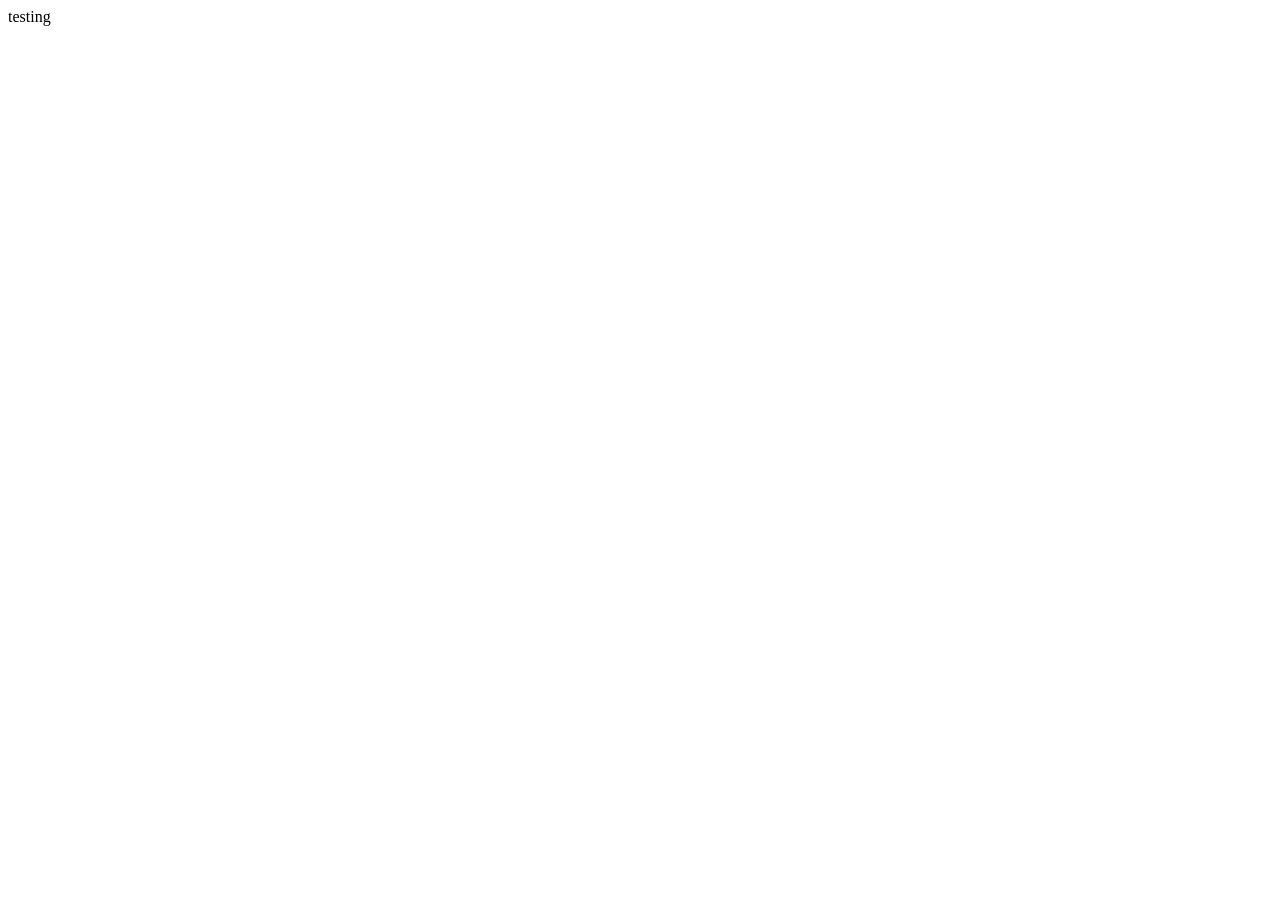
==== category-page/index.html @ 173a7407 "first commit" ====
<!DOCTYPE html>
<html lang="en">
<head>
    <meta charset="UTF-8">
    <meta http-equiv="X-UA-Compatible" content="IE=edge">
    <meta name="viewport" content="width=device-width, initial-scale=1.0">
    <title>Category</title>
    <link rel="stylesheet" href="style.css">
</head>
<body>
    <div>testing</div>
</body>
</html>
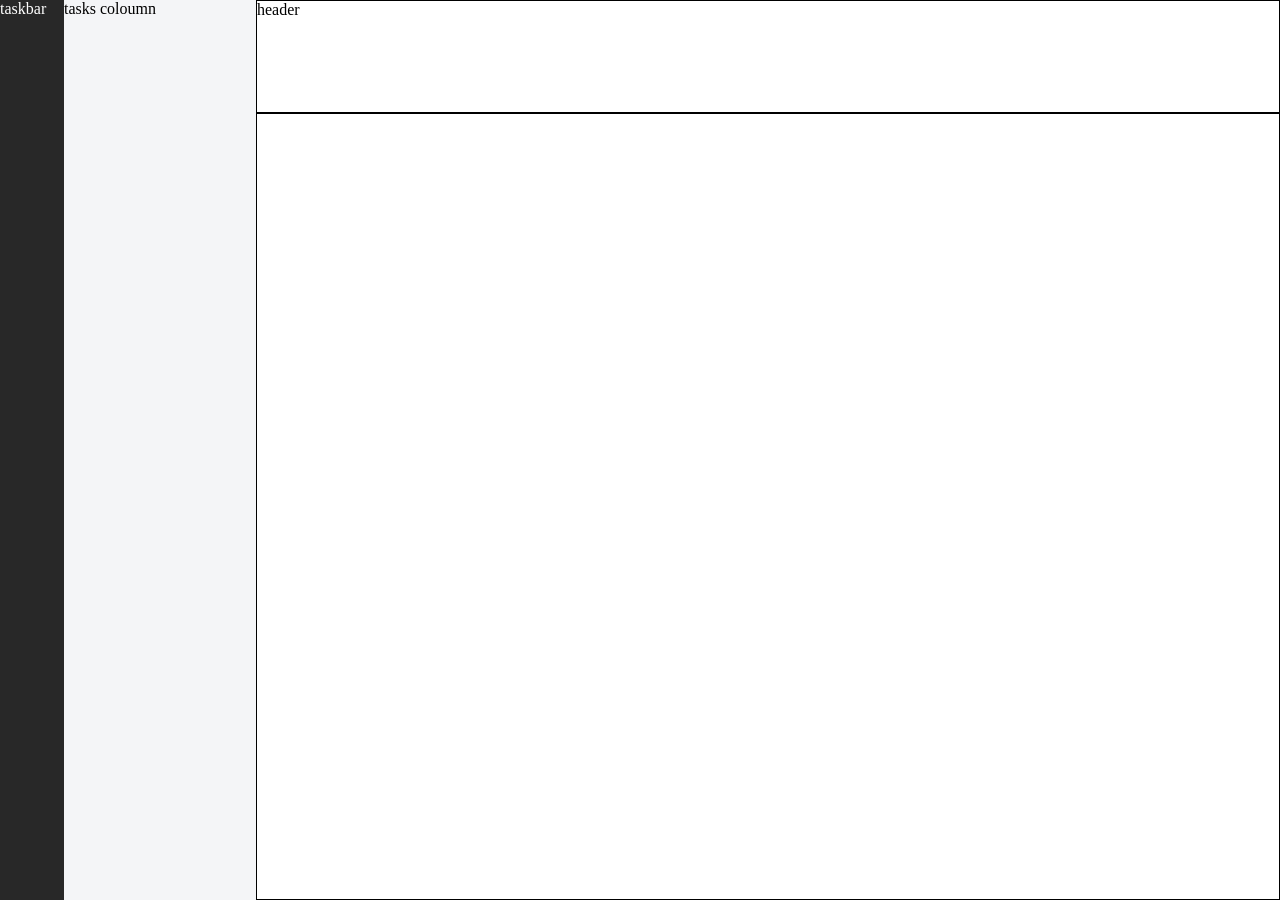
==== commit bc11face: "set: main divs with grid" ====
--- a/category-page/index.html
+++ b/category-page/index.html
@@ -8,6 +8,15 @@
     <link rel="stylesheet" href="style.css">
 </head>
 <body>
-    <div>testing</div>
+    <div class="container">
+       <div class="taskbar">taskbar</div>
+        <div class="task">tasks coloumn</div>
+        <div class="content-container">
+            <div class="content-header">header</div>
+            <div class="card-container">
+                <div class="card"></div>
+            </div>
+        </div>
+    </div>
 </body>
 </html>
--- a/category-page/style.css
+++ b/category-page/style.css
@@ -0,0 +1,24 @@
+body {
+  margin: 0;
+}
+.container {
+  display: grid;
+  grid-template-columns: 1fr 3fr 16fr;
+}
+.container > div {
+  height: 100vh;
+}
+.taskbar {
+  background-color: #282828;
+  color: #ffffff;
+}
+.task {
+  background-color: #f4f5f7;
+}
+.content-container {
+  display: grid;
+  grid-template-rows: 1fr 7fr;
+}
+.content-container > div {
+  border: 1px solid black;
+}
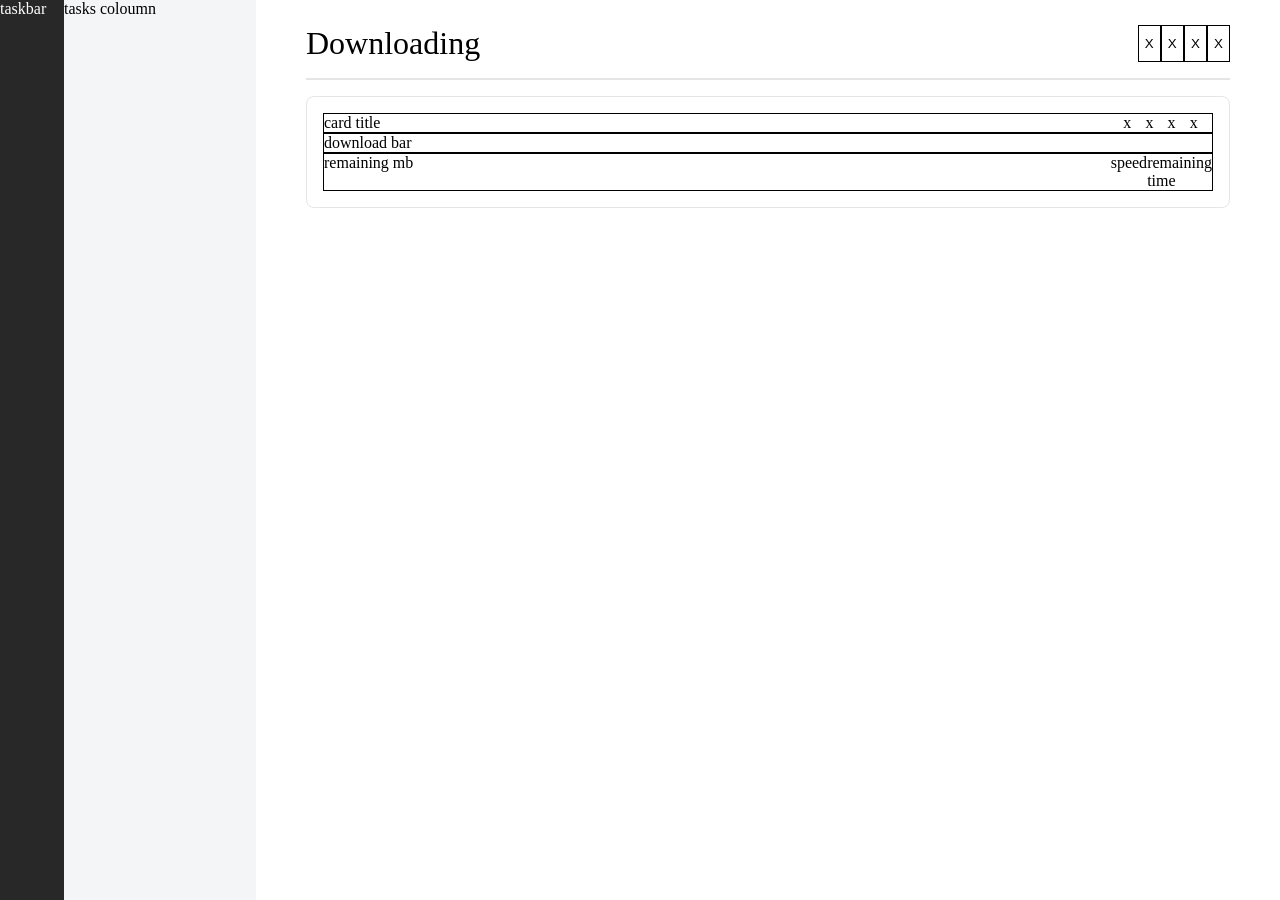
==== commit f35e5510: "add: content-header, card sub divs" ====
--- a/category-page/index.html
+++ b/category-page/index.html
@@ -12,9 +12,35 @@
        <div class="taskbar">taskbar</div>
         <div class="task">tasks coloumn</div>
         <div class="content-container">
-            <div class="content-header">header</div>
+            <div class="content-header">
+                 <div class="header-title">Downloading</div>
+                    <div class="header-btn-container">
+                        <button class="header-btn">X</button>
+                        <button class="header-btn">X</button>
+                        <button class="header-btn">X</button>
+                        <button class="header-btn">X</button>
+                    </div>
+            </div>
             <div class="card-container">
-                <div class="card"></div>
+                <div class="card">
+                <div class="card-header">
+                    <div class="card-title">card title</div>
+                    <div class="card-btn-container">
+                        <div class="card-btn">x</div>
+                        <div class="card-btn">x</div>
+                        <div class="card-btn">x</div>
+                        <div class="card-btn">x</div>
+                    </div>
+            </div>
+                <div class="download-bar">download bar</div>
+                <div class="card-footer">
+                    <div class="card-footer-cl">remaining mb</div>
+                    <div class="card-footer-cl">
+                        <div>speed</div>
+                        <div>remaining time</div>
+                    </div>
+                </div>
+                </div>
             </div>
         </div>
     </div>
--- a/category-page/style.css
+++ b/category-page/style.css
@@ -17,8 +17,63 @@
 }
 .content-container {
   display: grid;
-  grid-template-rows: 1fr 7fr;
+  grid-template-rows: 1fr 10fr;
+  margin: 0 50px;
+  row-gap: 1rem;
 }
-.content-container > div {
+/* .content-container > div {
+  border: 1px solid black;
+} */
+.header-btn {
+  background-color: transparent;
   border: 1px solid black;
 }
+.content-header {
+  display: grid;
+  grid-template-columns: 9fr 1fr;
+  align-self: end;
+  padding-bottom: 1rem;
+  border-bottom: 2px solid #e5e5e5;
+}
+.header-title {
+  font-size: 2rem;
+}
+.header-btn-container {
+  display: grid;
+  grid-template-columns: repeat(4, 1fr);
+  justify-content: space-between;
+}
+.header-btn {
+}
+.card-container {
+}
+.card {
+  border: 1px solid #e5e5e5;
+  border-radius: 0.5rem;
+  padding: 1rem;
+  row-gap: 1rem;
+}
+.card > div {
+  border: 1px solid black;
+}
+.card-header {
+  display: grid;
+  grid-template-columns: 9fr 1fr;
+  justify-content: space-between;
+}
+.card-btn-container {
+  display: grid;
+  grid-template-columns: repeat(4, 1fr);
+  justify-content: space-between;
+}
+.download-bar {
+}
+.card-footer {
+  display: grid;
+  grid-template-columns: 9fr 1fr;
+  justify-content: space-between;
+}
+.card-footer-cl {
+  display: grid;
+  grid-template-columns: 1fr 1fr;
+}
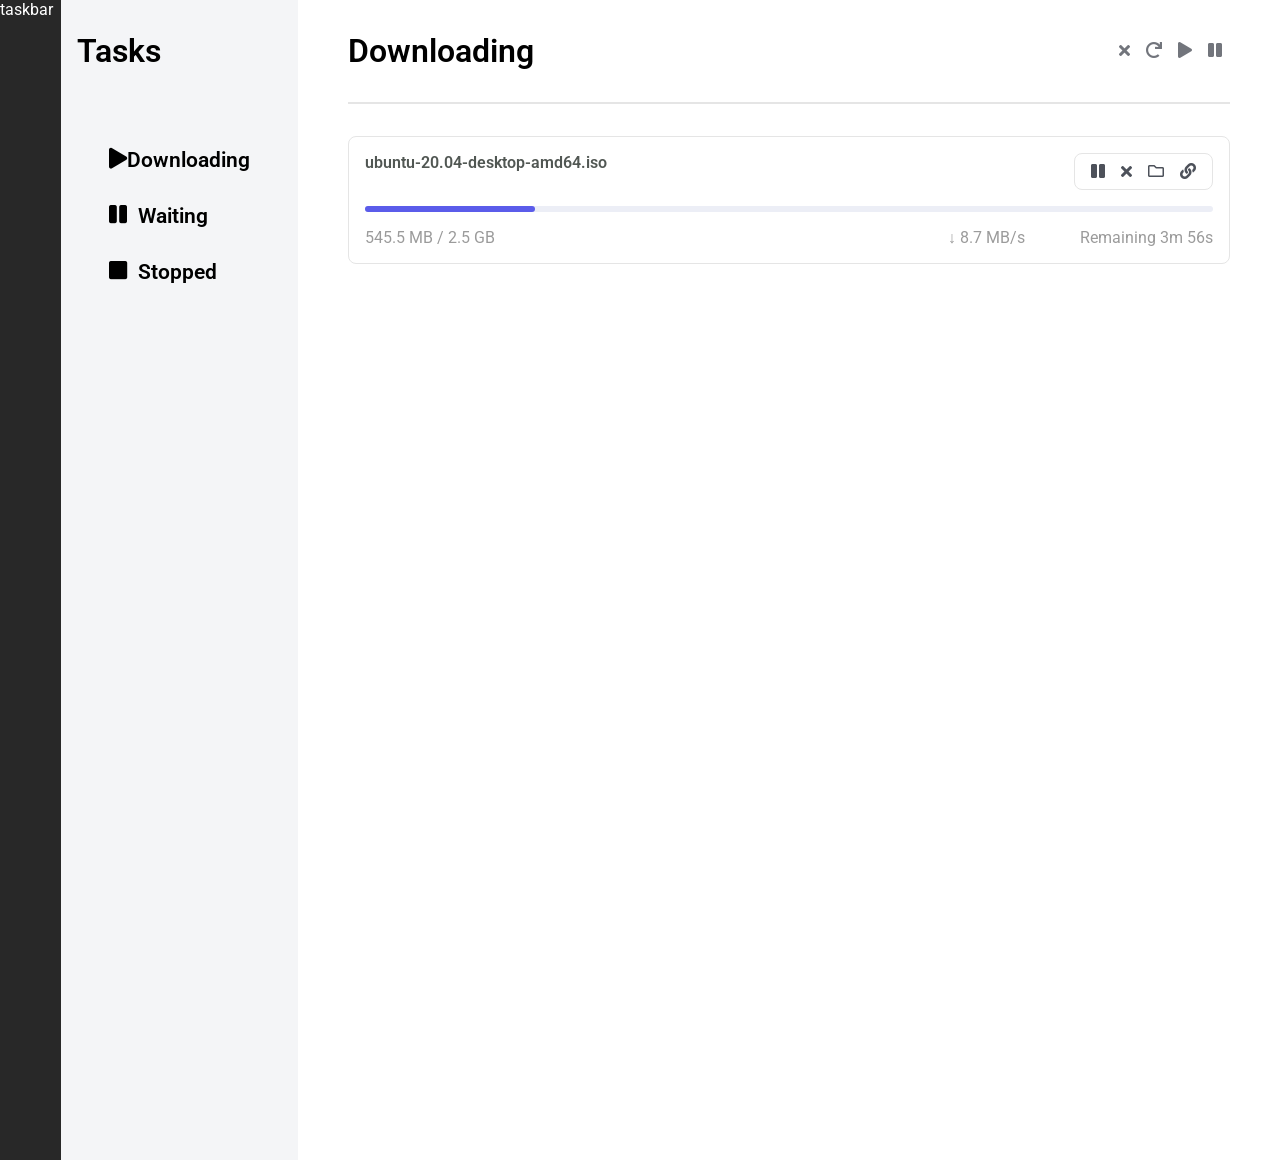
==== commit 9a641135: "add: fontawesome cdn, tasks column details, fix: download bar" ====
--- a/category-page/index.html
+++ b/category-page/index.html
@@ -3,43 +3,55 @@
 <head>
     <meta charset="UTF-8">
     <meta http-equiv="X-UA-Compatible" content="IE=edge">
-    <meta name="viewport" content="width=device-width, initial-scale=1.0">
+    <meta name="viewport"  content="minimum-scale=1, initial-scale=1, width=device-width"/>
     <title>Category</title>
     <link rel="stylesheet" href="style.css">
+    <link rel="preconnect" href="https://fonts.gstatic.com">
+    <link href="https://fonts.googleapis.com/css2?family=Roboto:wght@300&display=swap" rel="stylesheet">
+    <link rel="stylesheet" href="https://cdnjs.cloudflare.com/ajax/libs/font-awesome/5.15.3/css/all.min.css" integrity="sha512-iBBXm8fW90+nuLcSKlbmrPcLa0OT92xO1BIsZ+ywDWZCvqsWgccV3gFoRBv0z+8dLJgyAHIhR35VZc2oM/gI1w==" crossorigin="anonymous" />
 </head>
 <body>
     <div class="container">
        <div class="taskbar">taskbar</div>
-        <div class="task">tasks coloumn</div>
+        <div class="tasks">
+            <div class="tasks-title">Tasks</div>
+            <div class="tasks-container">
+                <div class="task-item"><i class="fas fa-play"></i>Downloading</div>
+                <div class="task-item"><i class="fas fa-pause"></i>Waiting</div>
+                <div class="task-item"><i class="fas fa-stop"></i>Stopped</div>
+            </div>
+        </div>
         <div class="content-container">
             <div class="content-header">
-                 <div class="header-title">Downloading</div>
-                    <div class="header-btn-container">
-                        <button class="header-btn">X</button>
-                        <button class="header-btn">X</button>
-                        <button class="header-btn">X</button>
-                        <button class="header-btn">X</button>
-                    </div>
+                <div class="header-title">Downloading</div>
+                <div class="header-btn-container">
+                    <button class="header-btn"><i class="fa fa-times"></i></button>
+                    <button class="header-btn"><i class="fa fa-redo"></i></button>       
+                    <button class="header-btn"><i class="fas fa-play"></i></button>
+                    <button class="header-btn"><i class="fas fa-pause"></i></button>
+                </div>
             </div>
             <div class="card-container">
                 <div class="card">
-                <div class="card-header">
-                    <div class="card-title">card title</div>
-                    <div class="card-btn-container">
-                        <div class="card-btn">x</div>
-                        <div class="card-btn">x</div>
-                        <div class="card-btn">x</div>
-                        <div class="card-btn">x</div>
+                    <div class="card-header">
+                        <div class="card-title">ubuntu-20.04-desktop-amd64.iso</div>
+                        <div class="card-btn-container">
+                            <div class="card-btn"><i class="fas fa-pause"></i></div>
+                            <div class="card-btn"><i class="fa fa-times"></i></div>
+                            <div class="card-btn"><i class="far fa-folder"></i></div>
+                            <div class="card-btn"><i class="fas fa-link"></i></div>
+                        </div>
                     </div>
-            </div>
-                <div class="download-bar">download bar</div>
-                <div class="card-footer">
-                    <div class="card-footer-cl">remaining mb</div>
-                    <div class="card-footer-cl">
-                        <div>speed</div>
-                        <div>remaining time</div>
+                    <div class="download-bar">
+                        <div class="downloaded"></div>
                     </div>
-                </div>
+                    <div class="card-footer">
+                        <div class="card-footer-cl-left">545.5 MB / 2.5 GB</div>
+                        <div class="card-footer-cl-right">
+                            <div class="footer-item">↓ 8.7 MB/s</div>
+                            <div class="footer-item">Remaining 3m 56s</div>
+                        </div>
+                    </div>
                 </div>
             </div>
         </div>
--- a/category-page/style.css
+++ b/category-page/style.css
@@ -1,19 +1,45 @@
 body {
   margin: 0;
+  font-family: "Roboto", sans-serif;
 }
 .container {
   display: grid;
   grid-template-columns: 1fr 3fr 16fr;
 }
-.container > div {
-  height: 100vh;
-}
+
 .taskbar {
   background-color: #282828;
   color: #ffffff;
 }
-.task {
+.tasks {
   background-color: #f4f5f7;
+  padding: 2rem 1rem;
+  display: grid;
+  grid-template-rows: 1fr 10fr;
+}
+.tasks-title {
+  font-size: 2rem;
+  font-weight: 600;
+}
+.tasks-container {
+  display: grid;
+  align-content: start;
+  font-size: 1.3rem;
+  font-weight: 600;
+}
+.task-item {
+  padding: 1rem 2rem;
+  display: grid;
+  justify-content: space-between;
+  align-items: center;
+  grid-template-columns: 2fr 8fr;
+  text-align: left;
+}
+.task-item:hover {
+  background-color: #eaecf0;
+  border-radius: 0.5rem;
+  color: #5b5bfa;
+  cursor: pointer;
 }
 .content-container {
   display: grid;
@@ -21,59 +47,93 @@
   margin: 0 50px;
   row-gap: 1rem;
 }
-/* .content-container > div {
-  border: 1px solid black;
-} */
 .header-btn {
   background-color: transparent;
-  border: 1px solid black;
+  border: none;
+  font-size: 1rem;
+  color: #72757c;
+}
+.header-btn:hover {
+  color: #8a8aff;
+  cursor: pointer;
 }
 .content-header {
   display: grid;
   grid-template-columns: 9fr 1fr;
-  align-self: end;
-  padding-bottom: 1rem;
+  padding: 2rem 0;
   border-bottom: 2px solid #e5e5e5;
 }
 .header-title {
   font-size: 2rem;
+  font-weight: 600;
 }
 .header-btn-container {
   display: grid;
   grid-template-columns: repeat(4, 1fr);
-  justify-content: space-between;
 }
 .header-btn {
+  padding: 0 0.5rem;
 }
 .card-container {
 }
 .card {
   border: 1px solid #e5e5e5;
   border-radius: 0.5rem;
+  margin: 1rem 0;
   padding: 1rem;
   row-gap: 1rem;
 }
-.card > div {
-  border: 1px solid black;
-}
+
 .card-header {
   display: grid;
   grid-template-columns: 9fr 1fr;
   justify-content: space-between;
 }
+.card-title {
+  color: #515753;
+  font-weight: 600;
+}
 .card-btn-container {
   display: grid;
   grid-template-columns: repeat(4, 1fr);
   justify-content: space-between;
+  border: 1px solid #e5e5e5;
+  border-radius: 0.5rem;
+  padding: 0 0.5rem;
+}
+.card-btn {
+  text-align: center;
+  padding: 0.5rem;
+  color: #4d515a;
+}
+.card-btn:hover {
+  color: #8a8aff;
+  cursor: pointer;
 }
 .download-bar {
+  height: 0.4rem;
+  background-color: #eceef6;
+  border-radius: 1rem;
+  margin: 1rem 0;
+}
+.downloaded {
+  background-color: #5b5cea;
+  width: 20%;
+  height: 100%;
+  border-radius: 1rem;
 }
 .card-footer {
   display: grid;
-  grid-template-columns: 9fr 1fr;
-  justify-content: space-between;
+  grid-template-columns: 2fr 1fr;
+  color: #9b9b9b;
 }
-.card-footer-cl {
+.card-footer-cl-right {
   display: grid;
-  grid-template-columns: 1fr 1fr;
+  grid-template-columns: 1fr 2fr;
+  justify-content: flex-end;
+  text-align: end;
 }
+.card-footer-cl-left {
+}
+.footer-item {
+}
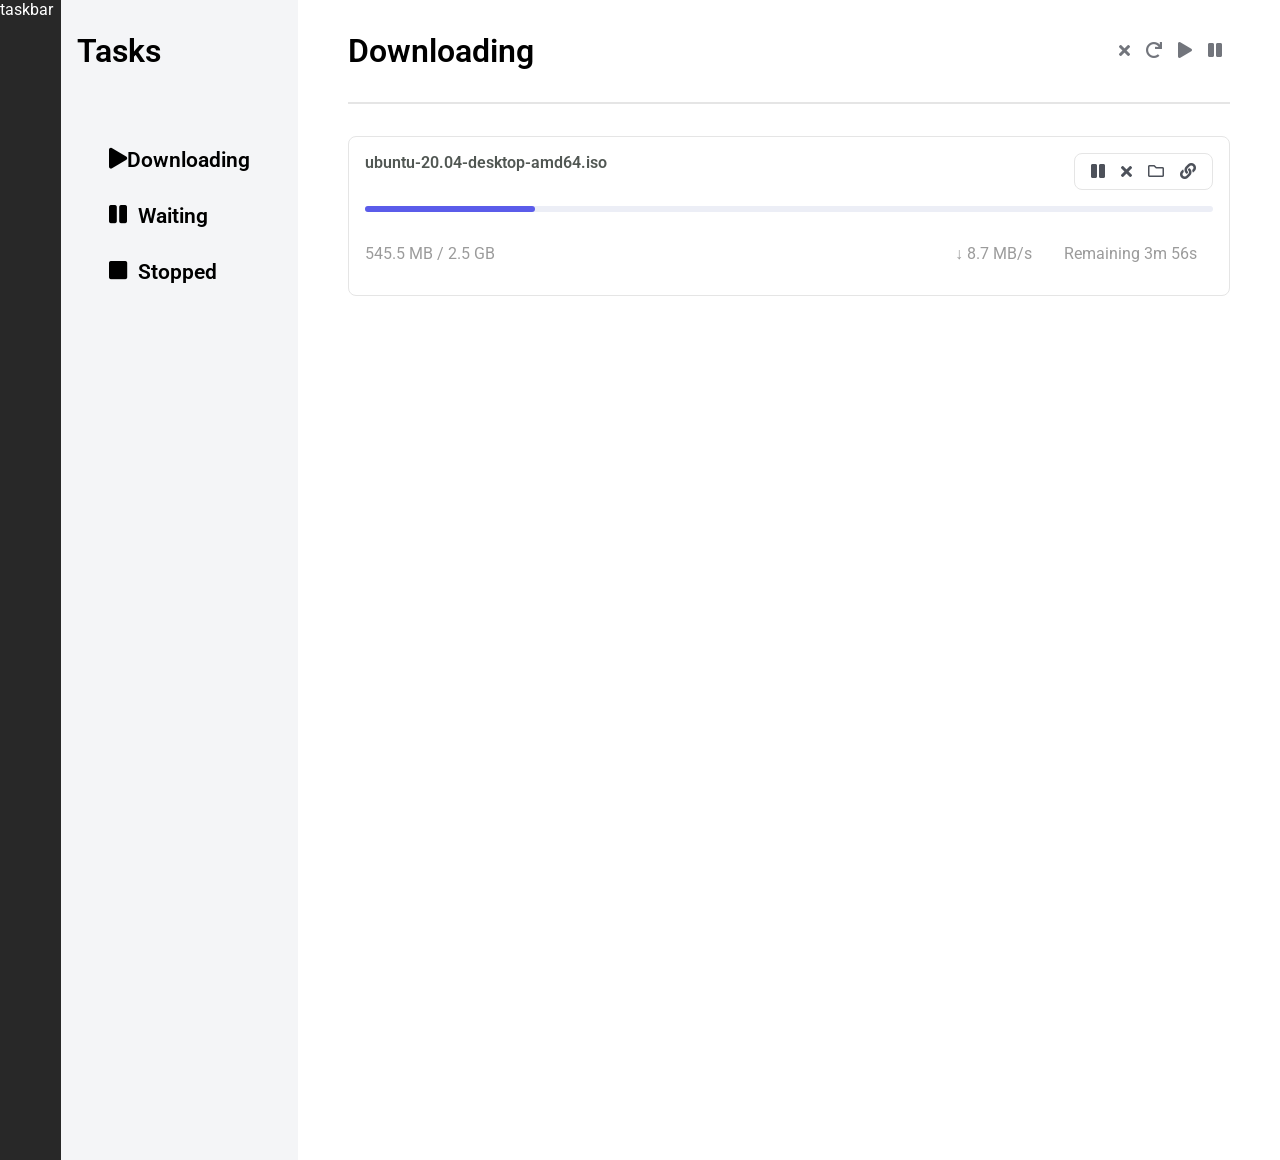
==== commit 0f73638c: "fix: card footer column" ====
--- a/category-page/index.html
+++ b/category-page/index.html
@@ -46,8 +46,8 @@
                         <div class="downloaded"></div>
                     </div>
                     <div class="card-footer">
-                        <div class="card-footer-cl-left">545.5 MB / 2.5 GB</div>
-                        <div class="card-footer-cl-right">
+                        <div class="card-footer-cl">545.5 MB / 2.5 GB</div>
+                        <div class="card-footer-cl">
                             <div class="footer-item">↓ 8.7 MB/s</div>
                             <div class="footer-item">Remaining 3m 56s</div>
                         </div>
--- a/category-page/style.css
+++ b/category-page/style.css
@@ -123,17 +123,15 @@
   border-radius: 1rem;
 }
 .card-footer {
-  display: grid;
-  grid-template-columns: 2fr 1fr;
+  display: flex;
+  justify-content: space-between;
+  align-items: center;
   color: #9b9b9b;
 }
-.card-footer-cl-right {
-  display: grid;
-  grid-template-columns: 1fr 2fr;
-  justify-content: flex-end;
-  text-align: end;
+.card-footer-cl {
+  display: flex;
 }
-.card-footer-cl-left {
+
+.footer-item {
+  padding: 1rem;
 }
-.footer-item {
-}
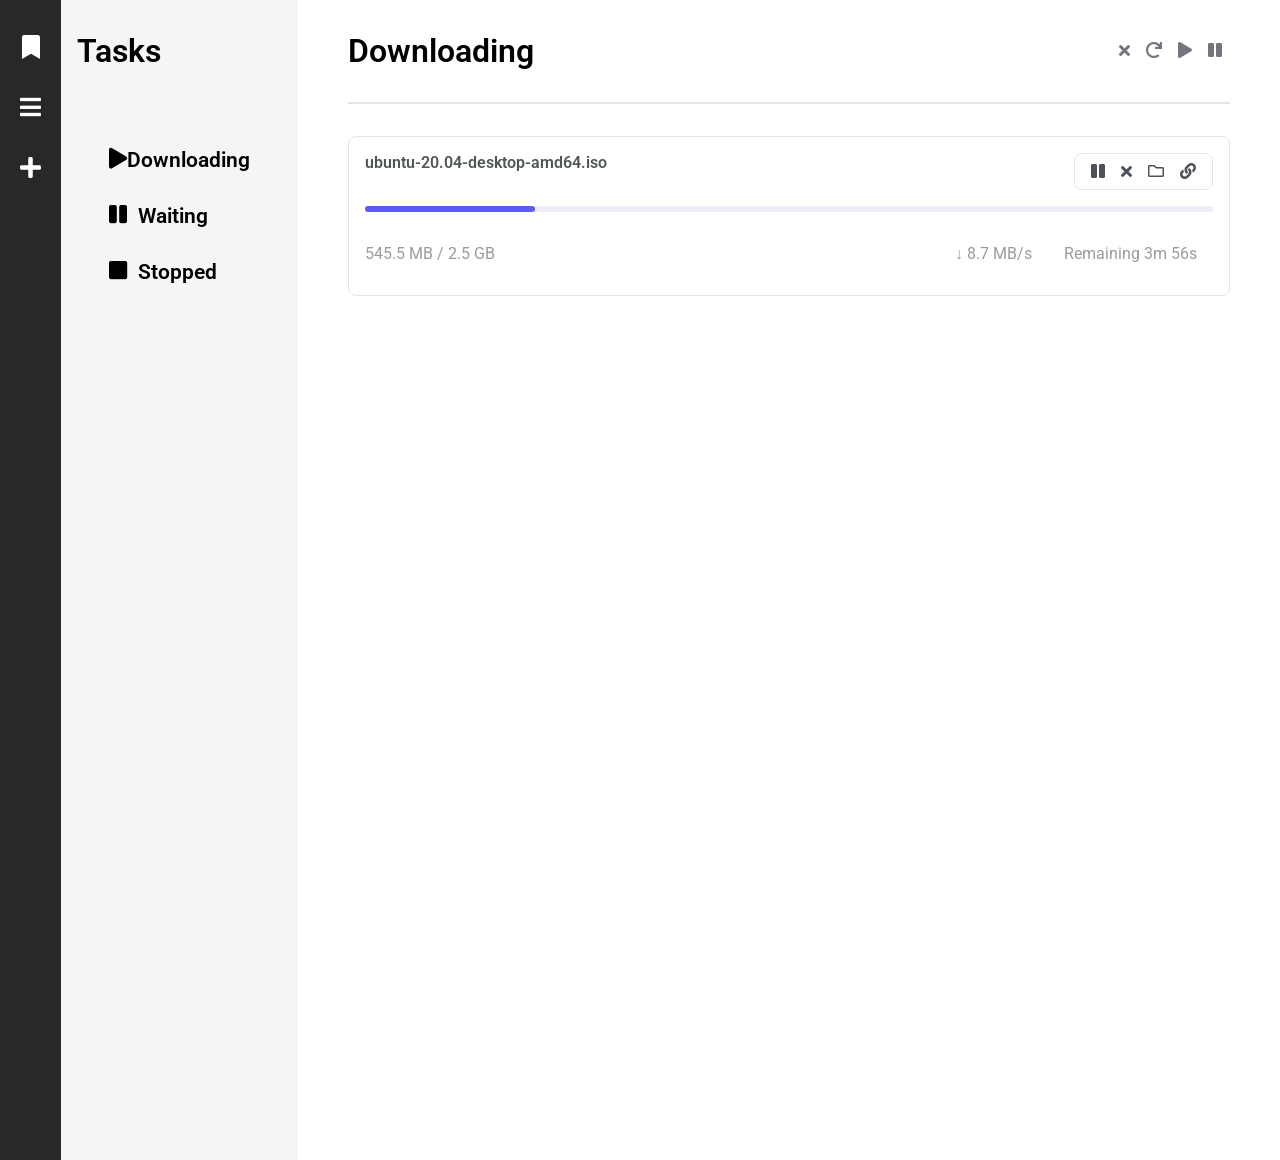
==== commit 2194b60d: "add: taskbar icons and styles" ====
--- a/category-page/index.html
+++ b/category-page/index.html
@@ -12,7 +12,11 @@
 </head>
 <body>
     <div class="container">
-       <div class="taskbar">taskbar</div>
+       <div class="taskbar">
+            <div class="taskbar-item"><i class="fas fa-bookmark"></i></div>
+            <div class="taskbar-item"><i class="fas fa-bars"></i></div>
+            <div class="taskbar-item"><i class="fas fa-plus"></i></div>
+        </div>
         <div class="tasks">
             <div class="tasks-title">Tasks</div>
             <div class="tasks-container">
--- a/category-page/style.css
+++ b/category-page/style.css
@@ -10,6 +10,18 @@
 .taskbar {
   background-color: #282828;
   color: #ffffff;
+  display: flex;
+  flex-direction: column;
+  align-items: center;
+  padding-top: 2vh;
+}
+.taskbar-item {
+  font-size: 1.5rem;
+  padding: 1rem 0;
+}
+.taskbar-item:hover {
+  color: #8585fa;
+  cursor: pointer;
 }
 .tasks {
   background-color: #f4f5f7;
